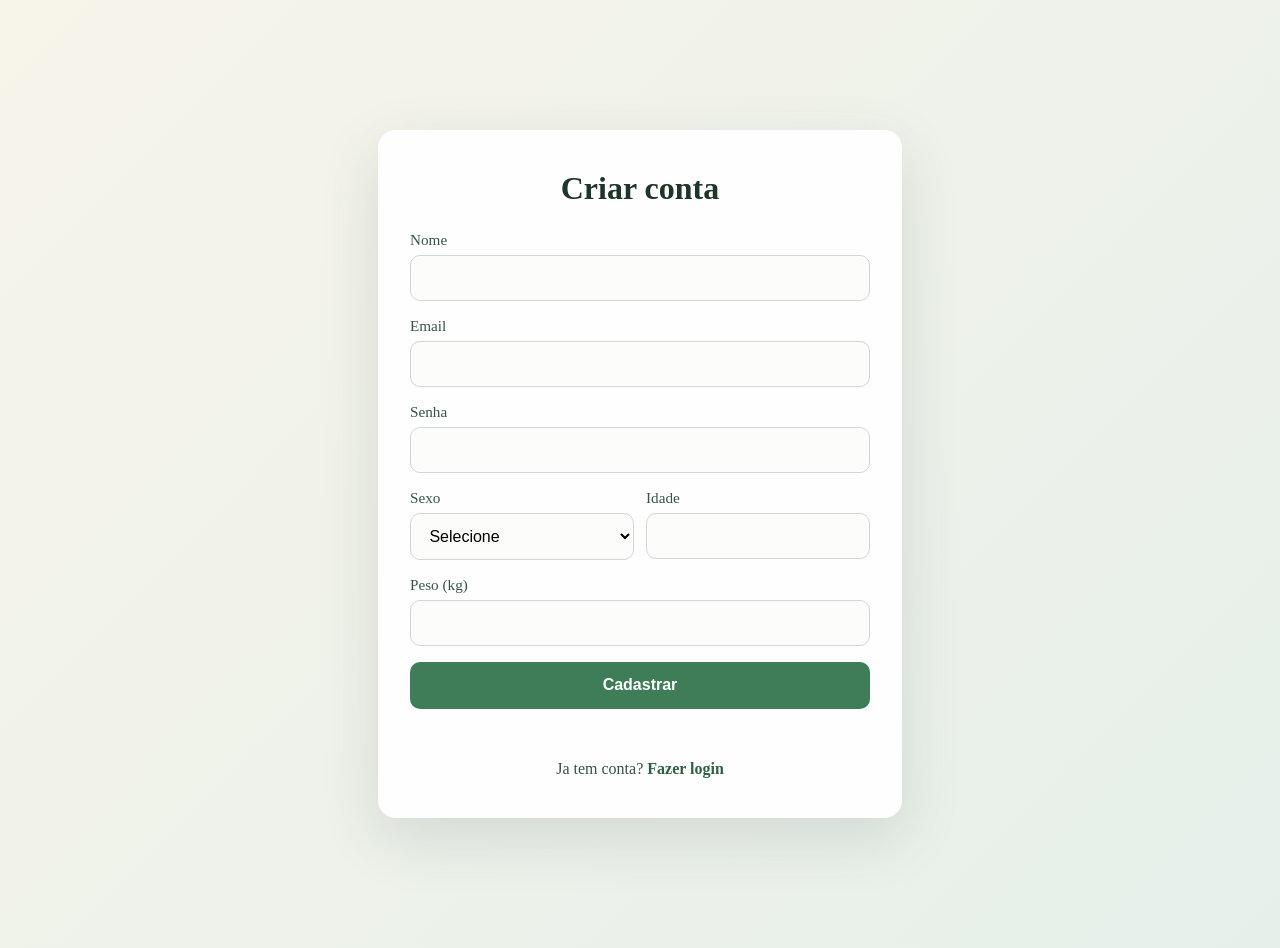
==== frontend/cadastro.html @ 016b8339 "Tela de login, e botão na tela de login" ====
<!DOCTYPE html>
<html lang="pt-br">
<head>
    <meta charset="UTF-8">
    <meta name="viewport" content="width=device-width, initial-scale=1.0">
    <title>Cadastro - Gerenciador de Calorias</title>
    <link rel="stylesheet" href="cadastro.css">
</head>
<body>
    <div class="register-container">
        <h2>Criar conta</h2>
        <form id="cadastro-form">
            <div class="input-group">
                <label for="nome">Nome</label>
                <input type="text" id="nome" name="nome" required>
            </div>
            <div class="input-group">
                <label for="email">Email</label>
                <input type="email" id="email" name="email" required>
            </div>
            <div class="input-group">
                <label for="senha">Senha</label>
                <input type="password" id="senha" name="senha" required>
            </div>
            <div class="input-row">
                <div class="input-group">
                    <label for="sexo">Sexo</label>
                    <select id="sexo" name="sexo" required>
                        <option value="">Selecione</option>
                        <option value="masculino">Masculino</option>
                        <option value="feminino">Feminino</option>
                        <option value="outro">Outro</option>
                    </select>
                </div>
                <div class="input-group">
                    <label for="idade">Idade</label>
                    <input type="number" id="idade" name="idade" min="1" required>
                </div>
            </div>
            <div class="input-group">
                <label for="peso">Peso (kg)</label>
                <input type="number" id="peso" name="peso" min="1" step="0.1" required>
            </div>
            <button type="submit">Cadastrar</button>
        </form>
        <div id="cadastro-message"></div>
        <p class="form-link">Ja tem conta? <a href="login.html">Fazer login</a></p>
    </div>
    <script src="cadastro.js"></script>
</body>
</html>
---- frontend/cadastro.css ----
body {
    background: linear-gradient(135deg, #f7f4ea 0%, #e6f0ea 100%);
    font-family: Georgia, "Times New Roman", serif;
    margin: 0;
    padding: 24px;
    display: flex;
    align-items: center;
    justify-content: center;
    min-height: 100vh;
}

.register-container {
    background: rgba(255, 255, 255, 0.96);
    padding: 2.5rem 2rem;
    border-radius: 18px;
    box-shadow: 0 20px 60px rgba(52, 74, 61, 0.14);
    width: 100%;
    max-width: 460px;
}

.register-container h2 {
    margin: 0 0 1.5rem;
    color: #1f3529;
    font-size: 2rem;
    text-align: center;
}

.input-group {
    width: 100%;
    margin-bottom: 1rem;
}

.input-row {
    display: flex;
    gap: 12px;
}

.input-group label {
    display: block;
    margin-bottom: 0.4rem;
    color: #385444;
    font-size: 0.95rem;
}

.input-group input,
.input-group select {
    width: 100%;
    box-sizing: border-box;
    padding: 0.8rem 0.9rem;
    border: 1px solid #cfd8d2;
    border-radius: 10px;
    font-size: 1rem;
    background: #fcfdfb;
}

.input-group input:focus,
.input-group select:focus {
    border-color: #3f7d58;
    outline: none;
    box-shadow: 0 0 0 3px rgba(63, 125, 88, 0.15);
}

button[type="submit"] {
    width: 100%;
    padding: 0.9rem;
    background: #3f7d58;
    color: #fff;
    border: none;
    border-radius: 10px;
    font-size: 1rem;
    font-weight: 700;
    cursor: pointer;
}

button[type="submit"]:hover {
    background: #2f6044;
}

#cadastro-message {
    min-height: 1.2rem;
    margin-top: 1rem;
    text-align: center;
    color: #b23b3b;
}

.form-link {
    margin: 1rem 0 0;
    text-align: center;
    color: #385444;
}

.form-link a {
    color: #2f6044;
    font-weight: 700;
    text-decoration: none;
}

.form-link a:hover {
    text-decoration: underline;
}

@media (max-width: 520px) {
    body {
        padding: 16px;
    }

    .register-container {
        padding: 2rem 1.25rem;
    }

    .input-row {
        flex-direction: column;
        gap: 0;
    }
}
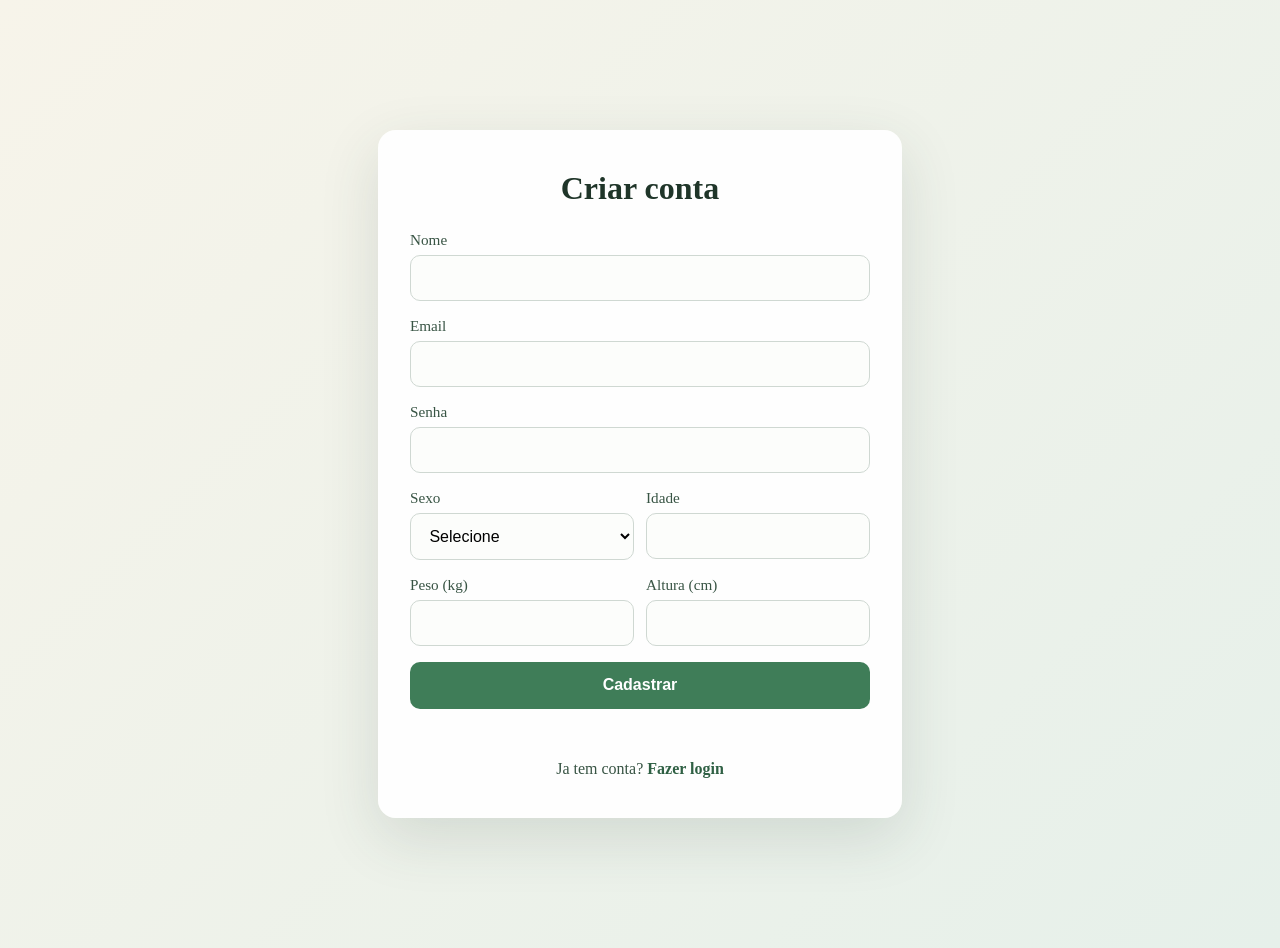
==== commit 7b0356ed: "[FRONTEND] Integrar Campo de Altura no Formulário de Cadastro" ====
--- a/frontend/cadastro.html
+++ b/frontend/cadastro.html
@@ -37,9 +37,15 @@
                     <input type="number" id="idade" name="idade" min="1" required>
                 </div>
             </div>
-            <div class="input-group">
-                <label for="peso">Peso (kg)</label>
-                <input type="number" id="peso" name="peso" min="1" step="0.1" required>
+            <div class="input-row">
+                <div class="input-group">
+                    <label for="peso">Peso (kg)</label>
+                    <input type="number" id="peso" name="peso" min="1" step="0.1" required>
+                </div>
+                <div class="input-group">
+                    <label for="altura">Altura (cm)</label>
+                    <input type="number" id="altura" name="altura" min="50" max="250" required>
+                </div>
             </div>
             <button type="submit">Cadastrar</button>
         </form>
